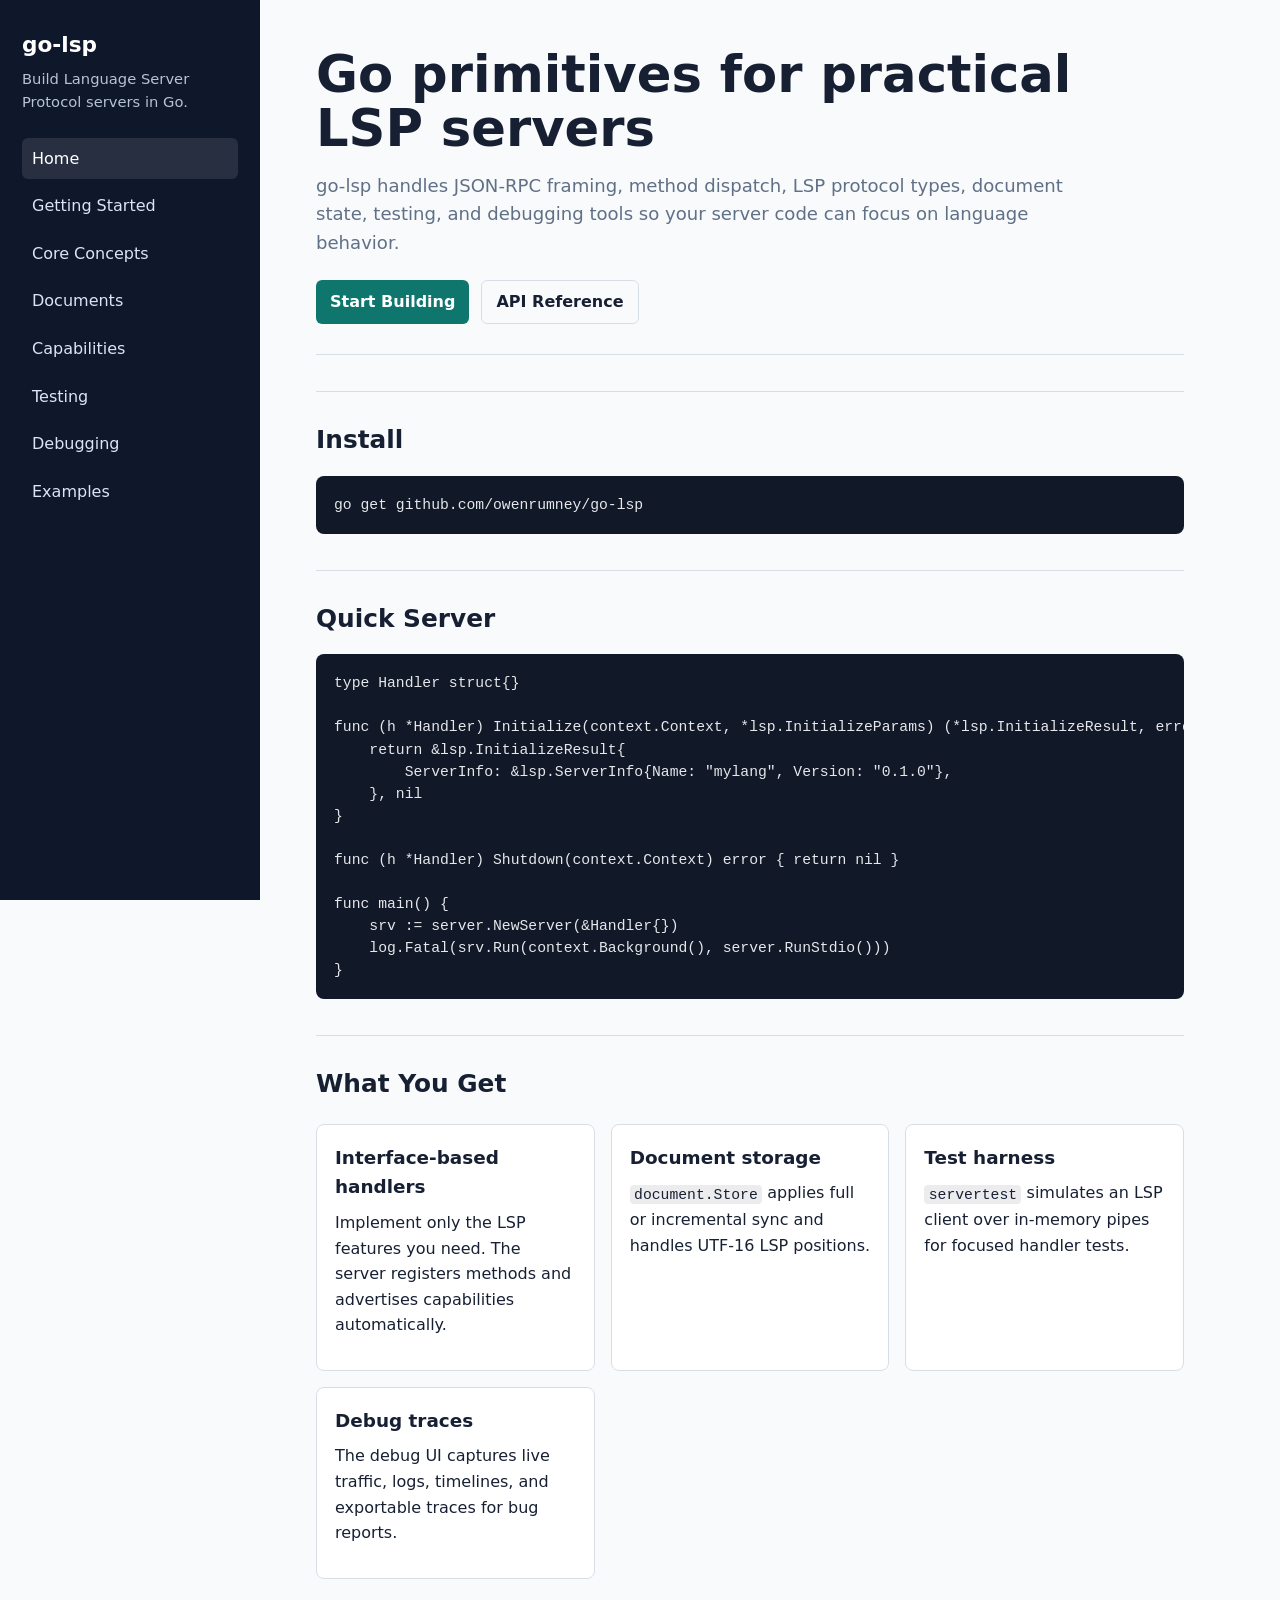
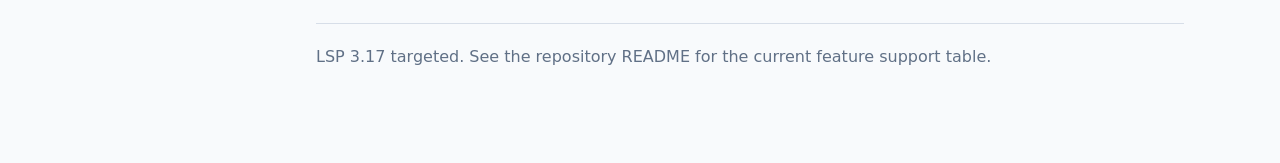
==== docs-site/index.html @ dde0d1a1 "Add document store, trace export, and docs site" ====
<!doctype html>
<html lang="en">
  <head>
    <meta charset="utf-8">
    <meta name="viewport" content="width=device-width, initial-scale=1">
    <title>go-lsp documentation</title>
    <link rel="stylesheet" href="styles.css">
  </head>
  <body>
    <div class="layout">
      <aside class="sidebar">
        <a class="brand" href="index.html">go-lsp</a>
        <p class="tagline">Build Language Server Protocol servers in Go.</p>
        <nav class="nav" aria-label="Documentation">
          <a href="index.html" aria-current="page">Home</a>
          <a href="getting-started.html">Getting Started</a>
          <a href="concepts.html">Core Concepts</a>
          <a href="documents.html">Documents</a>
          <a href="capabilities.html">Capabilities</a>
          <a href="testing.html">Testing</a>
          <a href="debugging.html">Debugging</a>
          <a href="examples.html">Examples</a>
        </nav>
      </aside>
      <main class="content">
        <section class="hero">
          <h1>Go primitives for practical LSP servers</h1>
          <p class="lead">go-lsp handles JSON-RPC framing, method dispatch, LSP protocol types, document state, testing, and debugging tools so your server code can focus on language behavior.</p>
          <div class="actions">
            <a class="button" href="getting-started.html">Start Building</a>
            <a class="button secondary" href="https://pkg.go.dev/github.com/owenrumney/go-lsp">API Reference</a>
          </div>
        </section>

        <h2>Install</h2>
        <pre><code>go get github.com/owenrumney/go-lsp</code></pre>

        <h2>Quick Server</h2>
        <pre><code class="language-go">type Handler struct{}

func (h *Handler) Initialize(context.Context, *lsp.InitializeParams) (*lsp.InitializeResult, error) {
    return &lsp.InitializeResult{
        ServerInfo: &lsp.ServerInfo{Name: "mylang", Version: "0.1.0"},
    }, nil
}

func (h *Handler) Shutdown(context.Context) error { return nil }

func main() {
    srv := server.NewServer(&Handler{})
    log.Fatal(srv.Run(context.Background(), server.RunStdio()))
}</code></pre>

        <h2>What You Get</h2>
        <div class="grid">
          <article class="card">
            <h3>Interface-based handlers</h3>
            <p>Implement only the LSP features you need. The server registers methods and advertises capabilities automatically.</p>
          </article>
          <article class="card">
            <h3>Document storage</h3>
            <p><code>document.Store</code> applies full or incremental sync and handles UTF-16 LSP positions.</p>
          </article>
          <article class="card">
            <h3>Test harness</h3>
            <p><code>servertest</code> simulates an LSP client over in-memory pipes for focused handler tests.</p>
          </article>
          <article class="card">
            <h3>Debug traces</h3>
            <p>The debug UI captures live traffic, logs, timelines, and exportable traces for bug reports.</p>
          </article>
        </div>

        <p class="footer">LSP 3.17 targeted. See the repository README for the current feature support table.</p>
      </main>
    </div>
  </body>
</html>
---- docs-site/styles.css ----
:root {
  color-scheme: light dark;
  --bg: #f8fafc;
  --panel: #ffffff;
  --text: #172033;
  --muted: #607086;
  --border: #d7dee8;
  --accent: #0f766e;
  --accent-strong: #115e59;
  --code-bg: #111827;
  --code-text: #e5e7eb;
  --nav: #0f172a;
}

* {
  box-sizing: border-box;
}

body {
  margin: 0;
  background: var(--bg);
  color: var(--text);
  font-family: Inter, ui-sans-serif, system-ui, -apple-system, BlinkMacSystemFont, "Segoe UI", sans-serif;
  line-height: 1.6;
}

a {
  color: var(--accent-strong);
  text-decoration: none;
}

a:hover {
  text-decoration: underline;
}

.layout {
  display: grid;
  grid-template-columns: 260px minmax(0, 1fr);
  min-height: 100vh;
}

.sidebar {
  background: var(--nav);
  color: white;
  padding: 28px 22px;
  position: sticky;
  top: 0;
  height: 100vh;
  overflow: auto;
}

.brand {
  color: white;
  display: block;
  font-size: 1.35rem;
  font-weight: 750;
  margin-bottom: 4px;
}

.tagline {
  color: #b6c3d6;
  font-size: 0.92rem;
  margin: 0 0 24px;
}

.nav {
  display: grid;
  gap: 6px;
}

.nav a {
  border-radius: 6px;
  color: #dbe5f5;
  padding: 8px 10px;
}

.nav a[aria-current="page"],
.nav a:hover {
  background: rgba(255, 255, 255, 0.1);
  color: white;
  text-decoration: none;
}

.content {
  max-width: 980px;
  padding: 48px 56px 80px;
  width: 100%;
}

.hero {
  border-bottom: 1px solid var(--border);
  margin-bottom: 34px;
  padding-bottom: 30px;
}

h1 {
  font-size: clamp(2.1rem, 4vw, 3.5rem);
  letter-spacing: 0;
  line-height: 1.05;
  margin: 0 0 16px;
}

h2 {
  border-top: 1px solid var(--border);
  font-size: 1.55rem;
  margin: 36px 0 14px;
  padding-top: 28px;
}

h3 {
  font-size: 1.15rem;
  margin: 26px 0 8px;
}

p {
  margin: 0 0 14px;
}

.lead {
  color: var(--muted);
  font-size: 1.13rem;
  max-width: 760px;
}

.actions {
  display: flex;
  flex-wrap: wrap;
  gap: 12px;
  margin-top: 22px;
}

.button {
  align-items: center;
  background: var(--accent);
  border-radius: 6px;
  color: white;
  display: inline-flex;
  font-weight: 650;
  min-height: 40px;
  padding: 8px 14px;
}

.button.secondary {
  background: transparent;
  border: 1px solid var(--border);
  color: var(--text);
}

.button:hover {
  text-decoration: none;
}

.grid {
  display: grid;
  gap: 16px;
  grid-template-columns: repeat(auto-fit, minmax(230px, 1fr));
  margin: 20px 0 10px;
}

.card {
  background: var(--panel);
  border: 1px solid var(--border);
  border-radius: 8px;
  padding: 18px;
}

.card h3 {
  margin-top: 0;
}

code {
  background: rgba(15, 23, 42, 0.08);
  border-radius: 4px;
  font-family: ui-monospace, SFMono-Regular, Menlo, Monaco, Consolas, "Liberation Mono", monospace;
  font-size: 0.92em;
  padding: 0.12em 0.3em;
}

pre {
  background: var(--code-bg);
  border-radius: 8px;
  color: var(--code-text);
  line-height: 1.5;
  margin: 16px 0 22px;
  overflow: auto;
  padding: 18px;
}

pre code {
  background: transparent;
  color: inherit;
  padding: 0;
}

table {
  border-collapse: collapse;
  margin: 16px 0 24px;
  width: 100%;
}

th,
td {
  border-bottom: 1px solid var(--border);
  padding: 10px 8px;
  text-align: left;
  vertical-align: top;
}

th {
  color: var(--muted);
  font-size: 0.86rem;
  text-transform: uppercase;
}

img {
  border: 1px solid var(--border);
  border-radius: 8px;
  height: auto;
  max-width: 100%;
}

.callout {
  background: #e6fffb;
  border: 1px solid #99f6e4;
  border-radius: 8px;
  color: #134e4a;
  margin: 18px 0;
  padding: 14px 16px;
}

.footer {
  border-top: 1px solid var(--border);
  color: var(--muted);
  margin-top: 44px;
  padding-top: 20px;
}

@media (prefers-color-scheme: dark) {
  :root {
    --bg: #10141f;
    --panel: #151b29;
    --text: #eef4ff;
    --muted: #a8b4c8;
    --border: #2a3446;
    --accent: #14b8a6;
    --accent-strong: #5eead4;
    --nav: #080d17;
  }

  code {
    background: rgba(255, 255, 255, 0.1);
  }

  .callout {
    background: #062f2d;
    border-color: #0f766e;
    color: #ccfbf1;
  }
}

@media (max-width: 840px) {
  .layout {
    display: block;
  }

  .sidebar {
    height: auto;
    position: relative;
  }

  .nav {
    grid-template-columns: repeat(auto-fit, minmax(130px, 1fr));
  }

  .content {
    padding: 34px 22px 60px;
  }
}
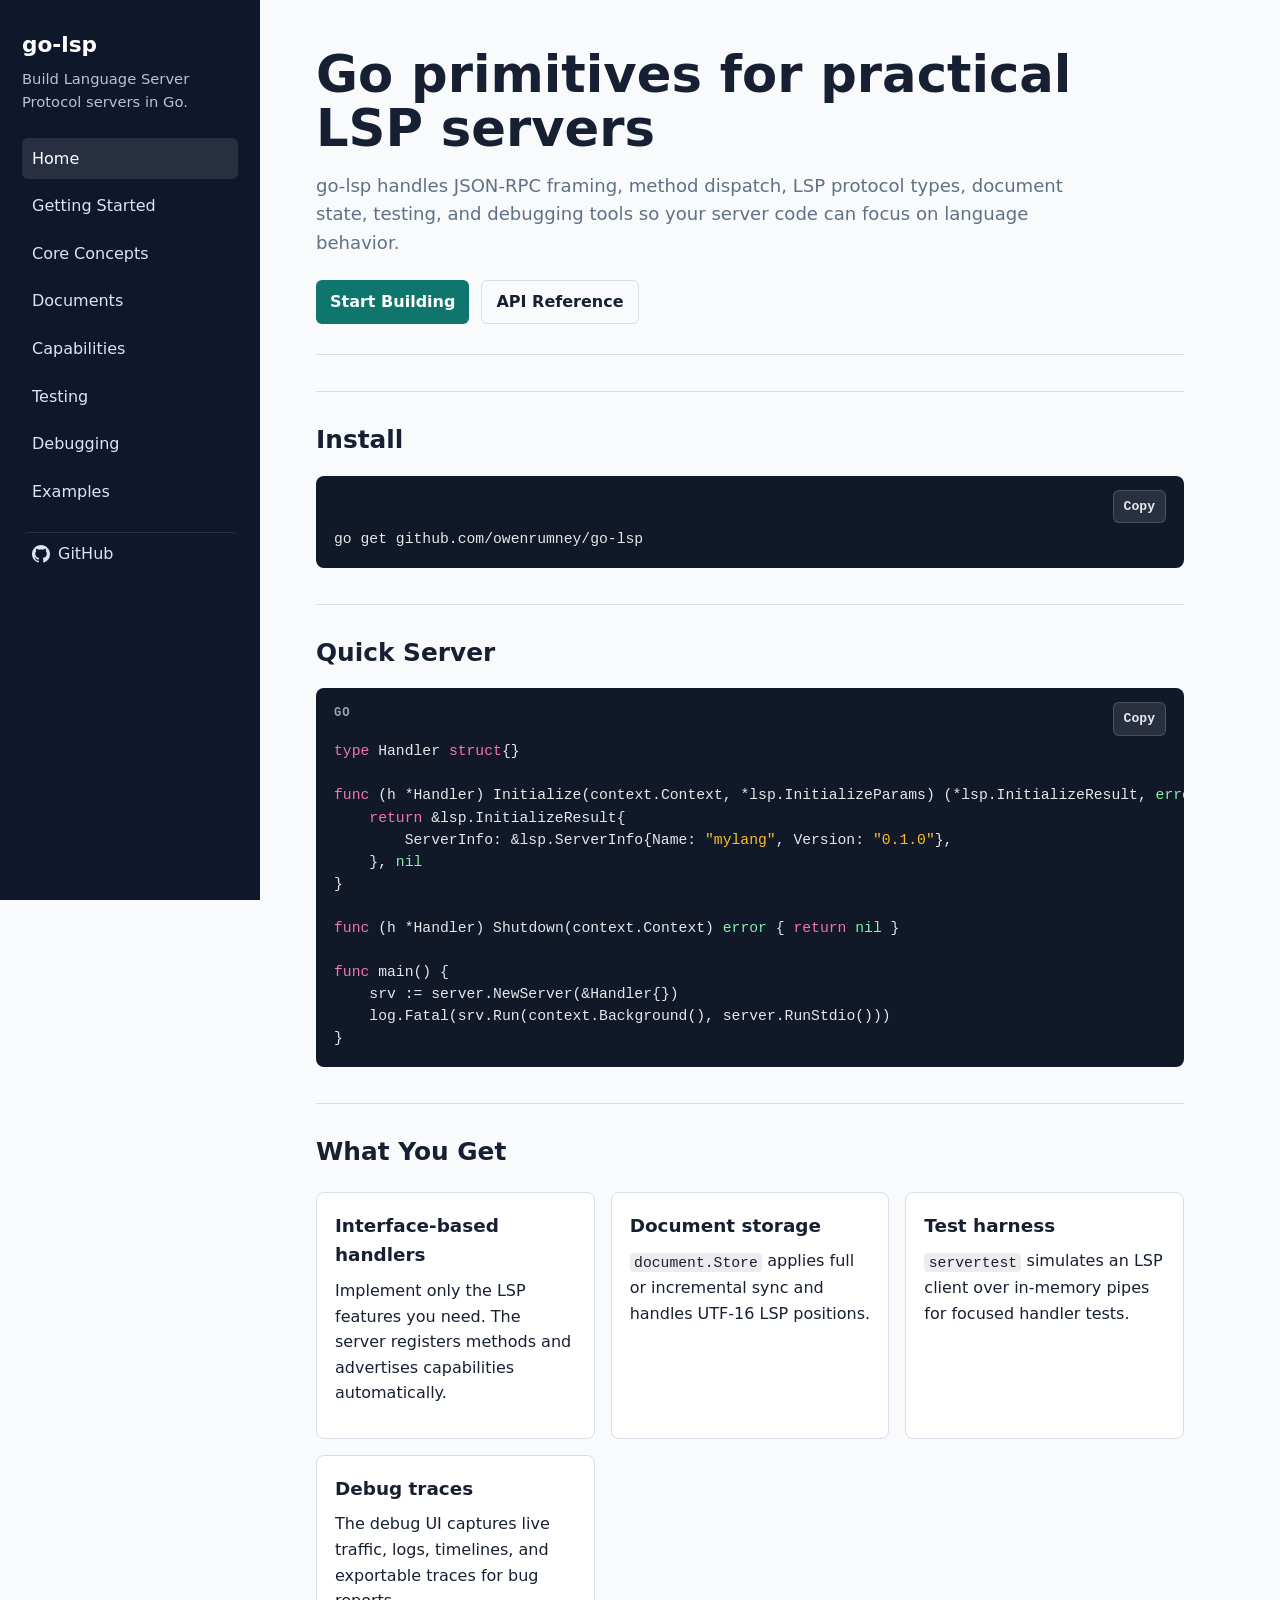
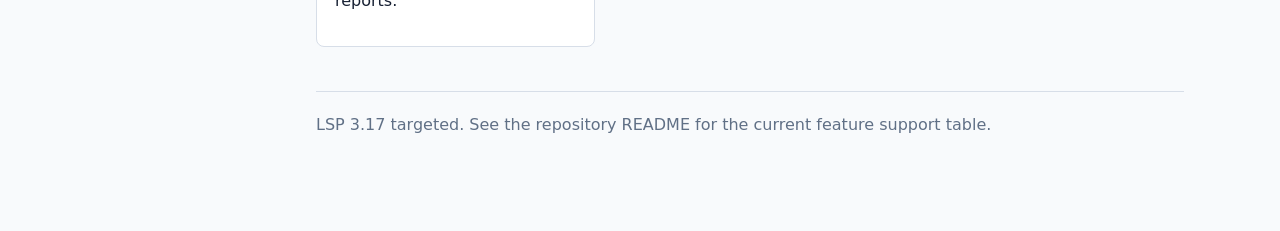
==== commit 05ace057: "docs: add mobile nav toggle and GitHub link to docs site Adds a hamburger menu that collapses the si" ====
--- a/docs-site/index.html
+++ b/docs-site/index.html
@@ -5,13 +5,19 @@
     <meta name="viewport" content="width=device-width, initial-scale=1">
     <title>go-lsp documentation</title>
     <link rel="stylesheet" href="styles.css">
+    <script src="anchors.js" defer></script>
   </head>
   <body>
     <div class="layout">
       <aside class="sidebar">
-        <a class="brand" href="index.html">go-lsp</a>
+        <div class="sidebar-header">
+          <a class="brand" href="index.html">go-lsp</a>
+          <button class="menu-toggle" aria-label="Toggle navigation" aria-expanded="false" aria-controls="site-nav">
+            <span></span><span></span><span></span>
+          </button>
+        </div>
         <p class="tagline">Build Language Server Protocol servers in Go.</p>
-        <nav class="nav" aria-label="Documentation">
+        <nav class="nav" id="site-nav" aria-label="Documentation">
           <a href="index.html" aria-current="page">Home</a>
           <a href="getting-started.html">Getting Started</a>
           <a href="concepts.html">Core Concepts</a>
@@ -20,6 +26,10 @@
           <a href="testing.html">Testing</a>
           <a href="debugging.html">Debugging</a>
           <a href="examples.html">Examples</a>
+          <a class="nav-github" href="https://github.com/owenrumney/go-lsp" target="_blank" rel="noopener">
+            <svg xmlns="http://www.w3.org/2000/svg" viewBox="0 0 16 16" aria-hidden="true"><path d="M8 0C3.58 0 0 3.58 0 8c0 3.54 2.29 6.53 5.47 7.59.4.07.55-.17.55-.38 0-.19-.01-.69-.01-1.36-2.22.48-2.69-1.06-2.69-1.06-.36-.92-.89-1.17-.89-1.17-.73-.5.06-.49.06-.49.81.06 1.23.83 1.23.83.72 1.21 1.87.86 2.33.66.07-.51.28-.86.51-1.06-1.78-.2-3.64-.89-3.64-3.95 0-.87.31-1.59.82-2.15-.08-.2-.36-1.02.08-2.12 0 0 .67-.21 2.2.82.64-.18 1.32-.27 2-.27.68 0 1.36.09 2 .27 1.53-1.04 2.2-.82 2.2-.82.44 1.1.16 1.92.08 2.12.51.56.82 1.27.82 2.15 0 3.07-1.87 3.75-3.65 3.95.29.25.54.73.54 1.48 0 1.07-.01 1.93-.01 2.2 0 .21.15.46.55.38A8.013 8.013 0 0 0 16 8c0-4.42-3.58-8-8-8z"/></svg>
+            GitHub
+          </a>
         </nav>
       </aside>
       <main class="content">
--- a/docs-site/styles.css
+++ b/docs-site/styles.css
@@ -49,12 +49,50 @@
   overflow: auto;
 }
 
+.sidebar-header {
+  align-items: center;
+  display: flex;
+  gap: 12px;
+  justify-content: space-between;
+  margin-bottom: 4px;
+}
+
 .brand {
   color: white;
   display: block;
   font-size: 1.35rem;
   font-weight: 750;
-  margin-bottom: 4px;
+}
+
+.menu-toggle {
+  background: transparent;
+  border: 0;
+  color: white;
+  cursor: pointer;
+  display: none;
+  padding: 6px;
+}
+
+.menu-toggle span {
+  background: white;
+  border-radius: 1px;
+  display: block;
+  height: 2px;
+  margin: 4px 0;
+  transition: transform 0.2s, opacity 0.2s;
+  width: 22px;
+}
+
+.menu-toggle[aria-expanded="true"] span:nth-child(1) {
+  transform: translateY(6px) rotate(45deg);
+}
+
+.menu-toggle[aria-expanded="true"] span:nth-child(2) {
+  opacity: 0;
+}
+
+.menu-toggle[aria-expanded="true"] span:nth-child(3) {
+  transform: translateY(-6px) rotate(-45deg);
 }
 
 .tagline {
@@ -81,6 +119,22 @@
   text-decoration: none;
 }
 
+.nav-github {
+  align-items: center;
+  border-top: 1px solid rgba(255, 255, 255, 0.1);
+  display: inline-flex;
+  gap: 8px;
+  margin-top: 14px;
+  padding-top: 18px;
+}
+
+.nav-github svg {
+  fill: currentColor;
+  flex-shrink: 0;
+  height: 18px;
+  width: 18px;
+}
+
 .content {
   max-width: 980px;
   padding: 48px 56px 80px;
@@ -110,6 +164,26 @@
 h3 {
   font-size: 1.15rem;
   margin: 26px 0 8px;
+}
+
+.heading-anchor {
+  color: var(--muted);
+  font-weight: 500;
+  margin-left: 0.35em;
+  opacity: 0;
+  text-decoration: none;
+}
+
+h1:hover .heading-anchor,
+h2:hover .heading-anchor,
+h3:hover .heading-anchor,
+.heading-anchor:focus {
+  opacity: 1;
+}
+
+.heading-anchor:hover {
+  color: var(--accent-strong);
+  text-decoration: none;
 }
 
 p {
@@ -184,12 +258,75 @@
   margin: 16px 0 22px;
   overflow: auto;
   padding: 18px;
+  position: relative;
 }
 
 pre code {
   background: transparent;
   color: inherit;
+  display: block;
   padding: 0;
+}
+
+pre.code-block {
+  padding-top: 52px;
+}
+
+pre.code-block[data-language]::before {
+  color: #94a3b8;
+  content: attr(data-language);
+  font-family: ui-monospace, SFMono-Regular, Menlo, Monaco, Consolas, "Liberation Mono", monospace;
+  font-size: 0.76rem;
+  font-weight: 700;
+  left: 18px;
+  letter-spacing: 0.08em;
+  position: absolute;
+  text-transform: uppercase;
+  top: 16px;
+}
+
+.code-copy {
+  background: rgba(148, 163, 184, 0.18);
+  border: 1px solid rgba(148, 163, 184, 0.3);
+  border-radius: 6px;
+  color: var(--code-text);
+  cursor: pointer;
+  font: inherit;
+  font-size: 0.82rem;
+  font-weight: 650;
+  padding: 6px 10px;
+  position: absolute;
+  right: 18px;
+  top: 14px;
+}
+
+.code-copy:hover {
+  background: rgba(148, 163, 184, 0.28);
+}
+
+.code-copy.copied {
+  border-color: rgba(45, 212, 191, 0.5);
+  color: #99f6e4;
+}
+
+.token.comment {
+  color: #6b7280;
+}
+
+.token.keyword {
+  color: #f472b6;
+}
+
+.token.string {
+  color: #fbbf24;
+}
+
+.token.number {
+  color: #38bdf8;
+}
+
+.token.builtin {
+  color: #86efac;
 }
 
 table {
@@ -256,6 +393,19 @@
     border-color: #0f766e;
     color: #ccfbf1;
   }
+
+  .code-copy {
+    background: rgba(148, 163, 184, 0.12);
+    border-color: rgba(148, 163, 184, 0.24);
+  }
+
+  .code-copy:hover {
+    background: rgba(148, 163, 184, 0.22);
+  }
+
+  .token.comment {
+    color: #94a3b8;
+  }
 }
 
 @media (max-width: 840px) {
@@ -265,11 +415,31 @@
 
   .sidebar {
     height: auto;
-    position: relative;
+    padding: 14px 18px;
+    position: sticky;
+    top: 0;
+    z-index: 10;
+  }
+
+  .menu-toggle {
+    display: block;
+  }
+
+  .tagline {
+    display: none;
   }
 
   .nav {
-    grid-template-columns: repeat(auto-fit, minmax(130px, 1fr));
+    display: none;
+    margin-top: 14px;
+  }
+
+  .sidebar.nav-open .nav {
+    display: grid;
+  }
+
+  .nav-github {
+    margin-top: 6px;
   }
 
   .content {
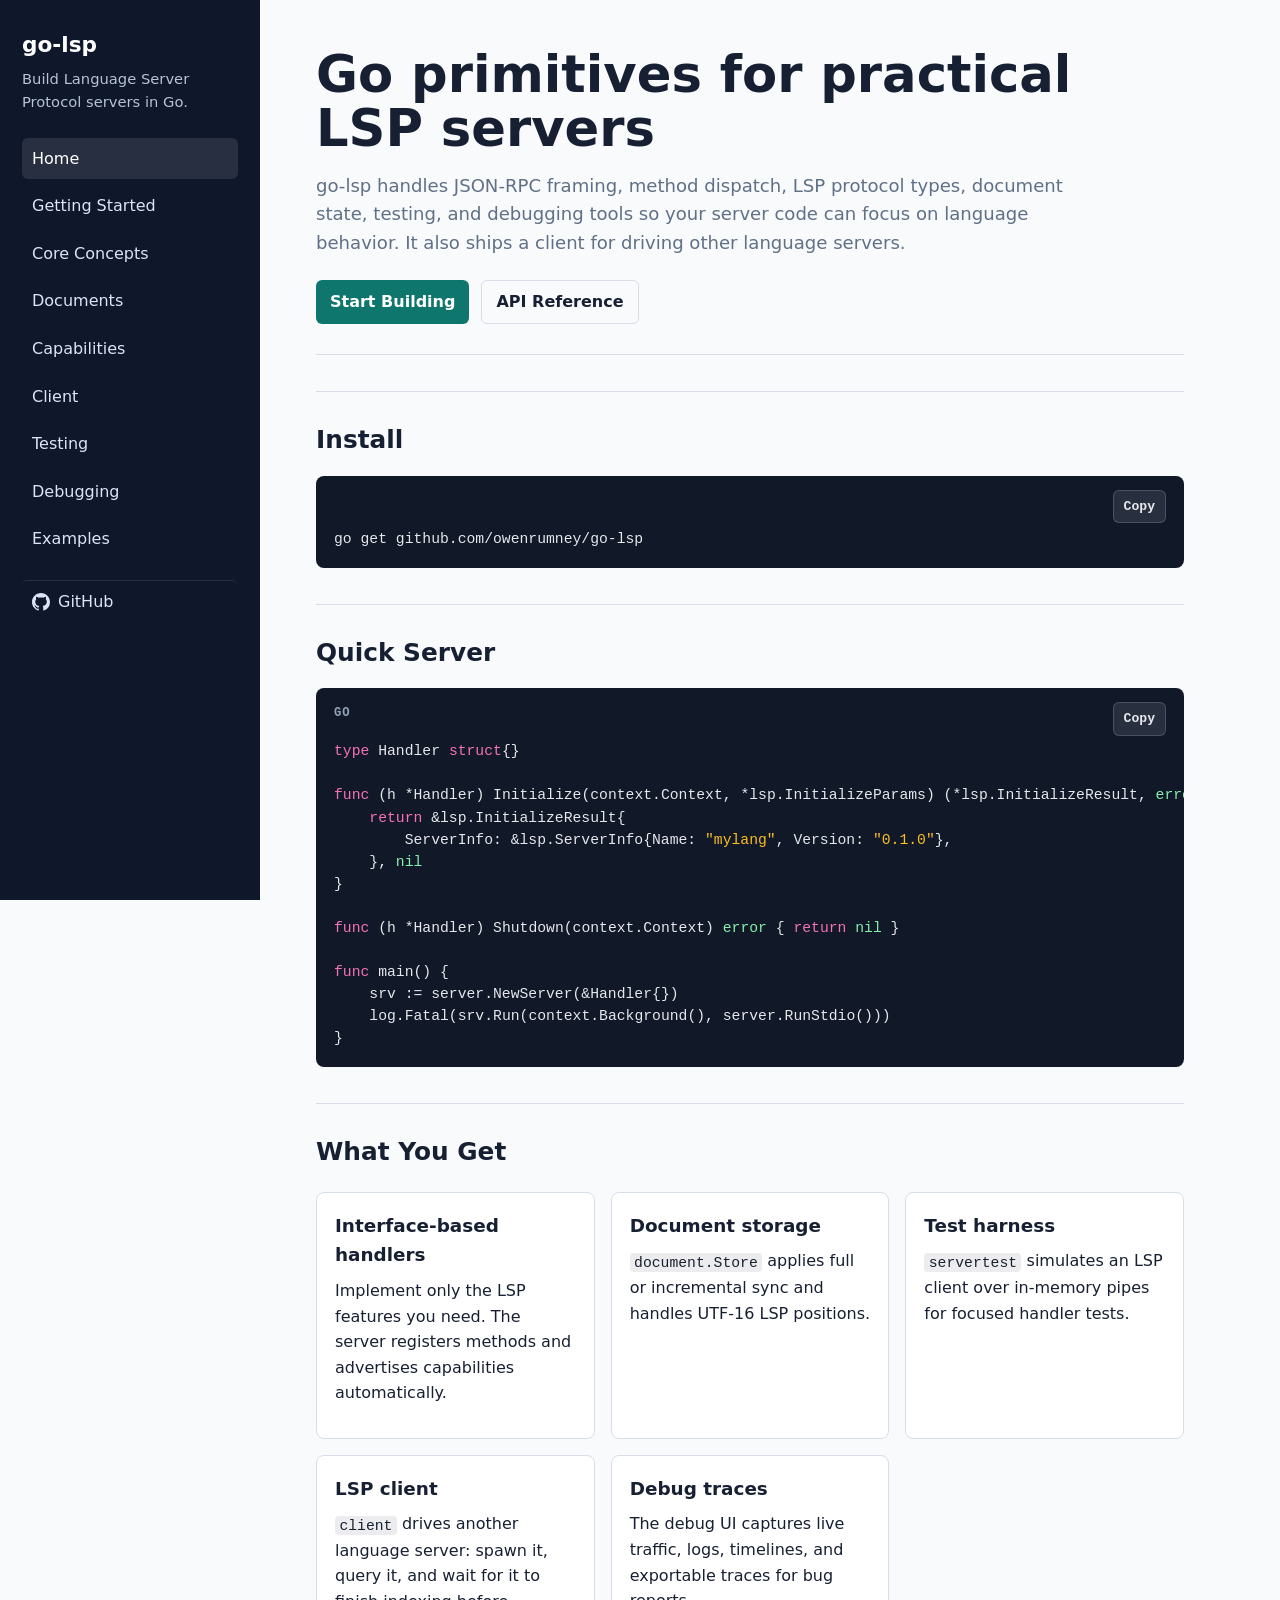
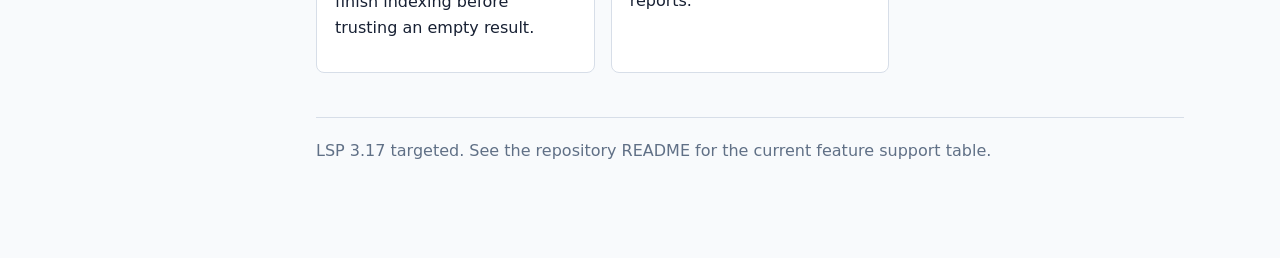
==== commit 3c4da352: "feat(client): add LSP client package with capability negotiation and request helpers Introduces a ne" ====
--- a/docs-site/index.html
+++ b/docs-site/index.html
@@ -23,6 +23,7 @@
           <a href="concepts.html">Core Concepts</a>
           <a href="documents.html">Documents</a>
           <a href="capabilities.html">Capabilities</a>
+          <a href="client.html">Client</a>
           <a href="testing.html">Testing</a>
           <a href="debugging.html">Debugging</a>
           <a href="examples.html">Examples</a>
@@ -35,7 +36,7 @@
       <main class="content">
         <section class="hero">
           <h1>Go primitives for practical LSP servers</h1>
-          <p class="lead">go-lsp handles JSON-RPC framing, method dispatch, LSP protocol types, document state, testing, and debugging tools so your server code can focus on language behavior.</p>
+          <p class="lead">go-lsp handles JSON-RPC framing, method dispatch, LSP protocol types, document state, testing, and debugging tools so your server code can focus on language behavior. It also ships a client for driving other language servers.</p>
           <div class="actions">
             <a class="button" href="getting-started.html">Start Building</a>
             <a class="button secondary" href="https://pkg.go.dev/github.com/owenrumney/go-lsp">API Reference</a>
@@ -76,6 +77,10 @@
             <p><code>servertest</code> simulates an LSP client over in-memory pipes for focused handler tests.</p>
           </article>
           <article class="card">
+            <h3>LSP client</h3>
+            <p><code>client</code> drives another language server: spawn it, query it, and wait for it to finish indexing before trusting an empty result.</p>
+          </article>
+          <article class="card">
             <h3>Debug traces</h3>
             <p>The debug UI captures live traffic, logs, timelines, and exportable traces for bug reports.</p>
           </article>
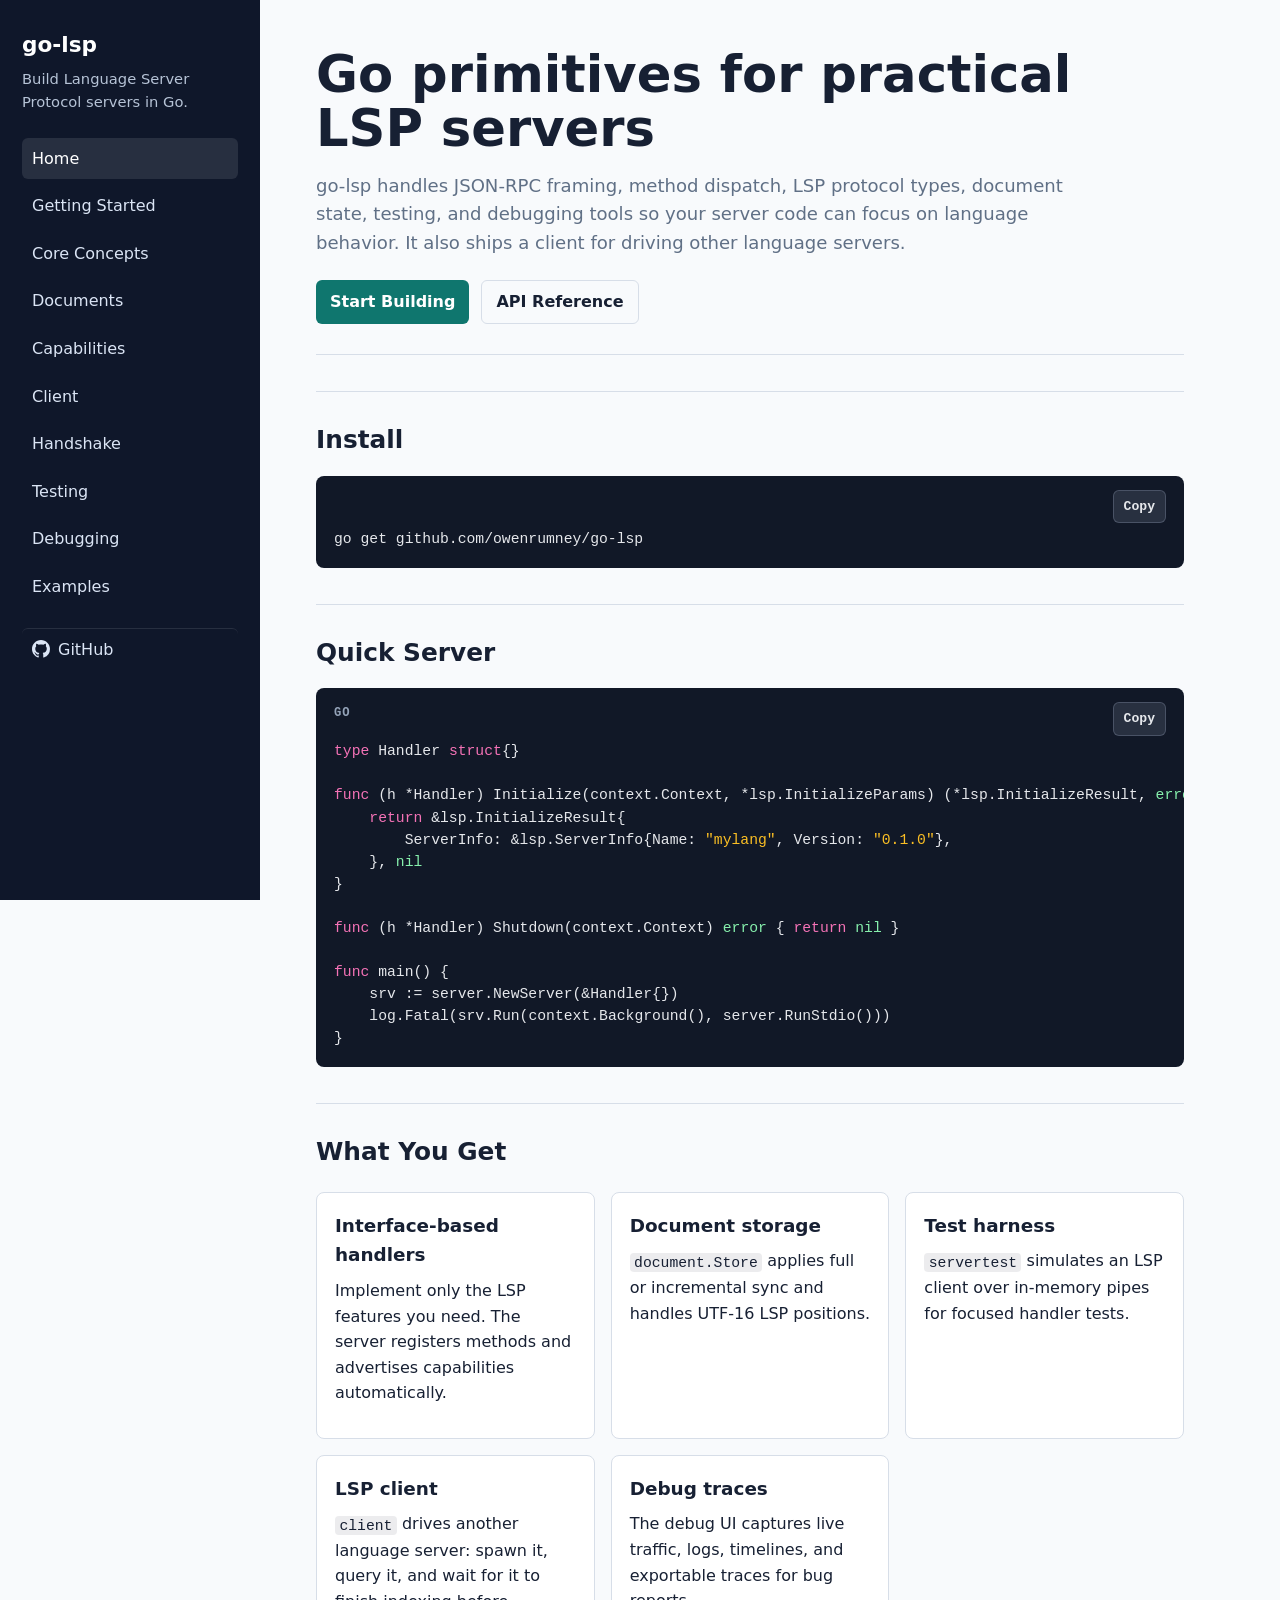
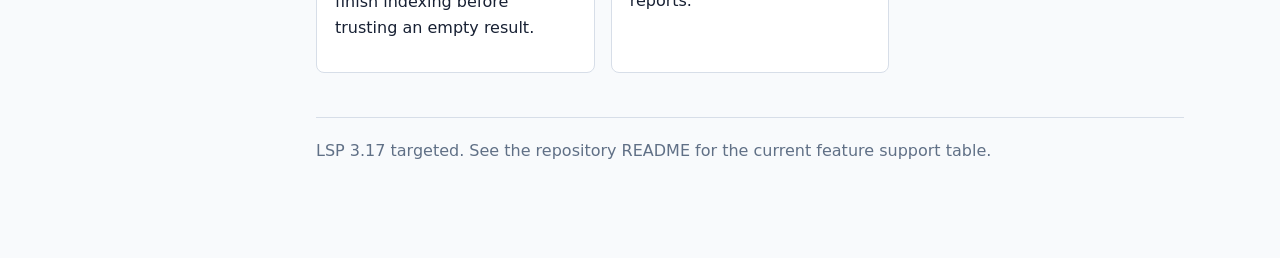
==== commit 6a56705e: "docs: add handshake and message order guide and make docs target The docs had no single place descri" ====
--- a/docs-site/index.html
+++ b/docs-site/index.html
@@ -24,6 +24,7 @@
           <a href="documents.html">Documents</a>
           <a href="capabilities.html">Capabilities</a>
           <a href="client.html">Client</a>
+          <a href="handshake.html">Handshake</a>
           <a href="testing.html">Testing</a>
           <a href="debugging.html">Debugging</a>
           <a href="examples.html">Examples</a>
--- a/docs-site/styles.css
+++ b/docs-site/styles.css
@@ -356,6 +356,16 @@
   max-width: 100%;
 }
 
+.mermaid {
+  background: var(--panel);
+  border: 1px solid var(--border);
+  border-radius: 8px;
+  margin: 18px 0;
+  overflow-x: auto;
+  padding: 16px;
+  text-align: center;
+}
+
 .callout {
   background: #e6fffb;
   border: 1px solid #99f6e4;
